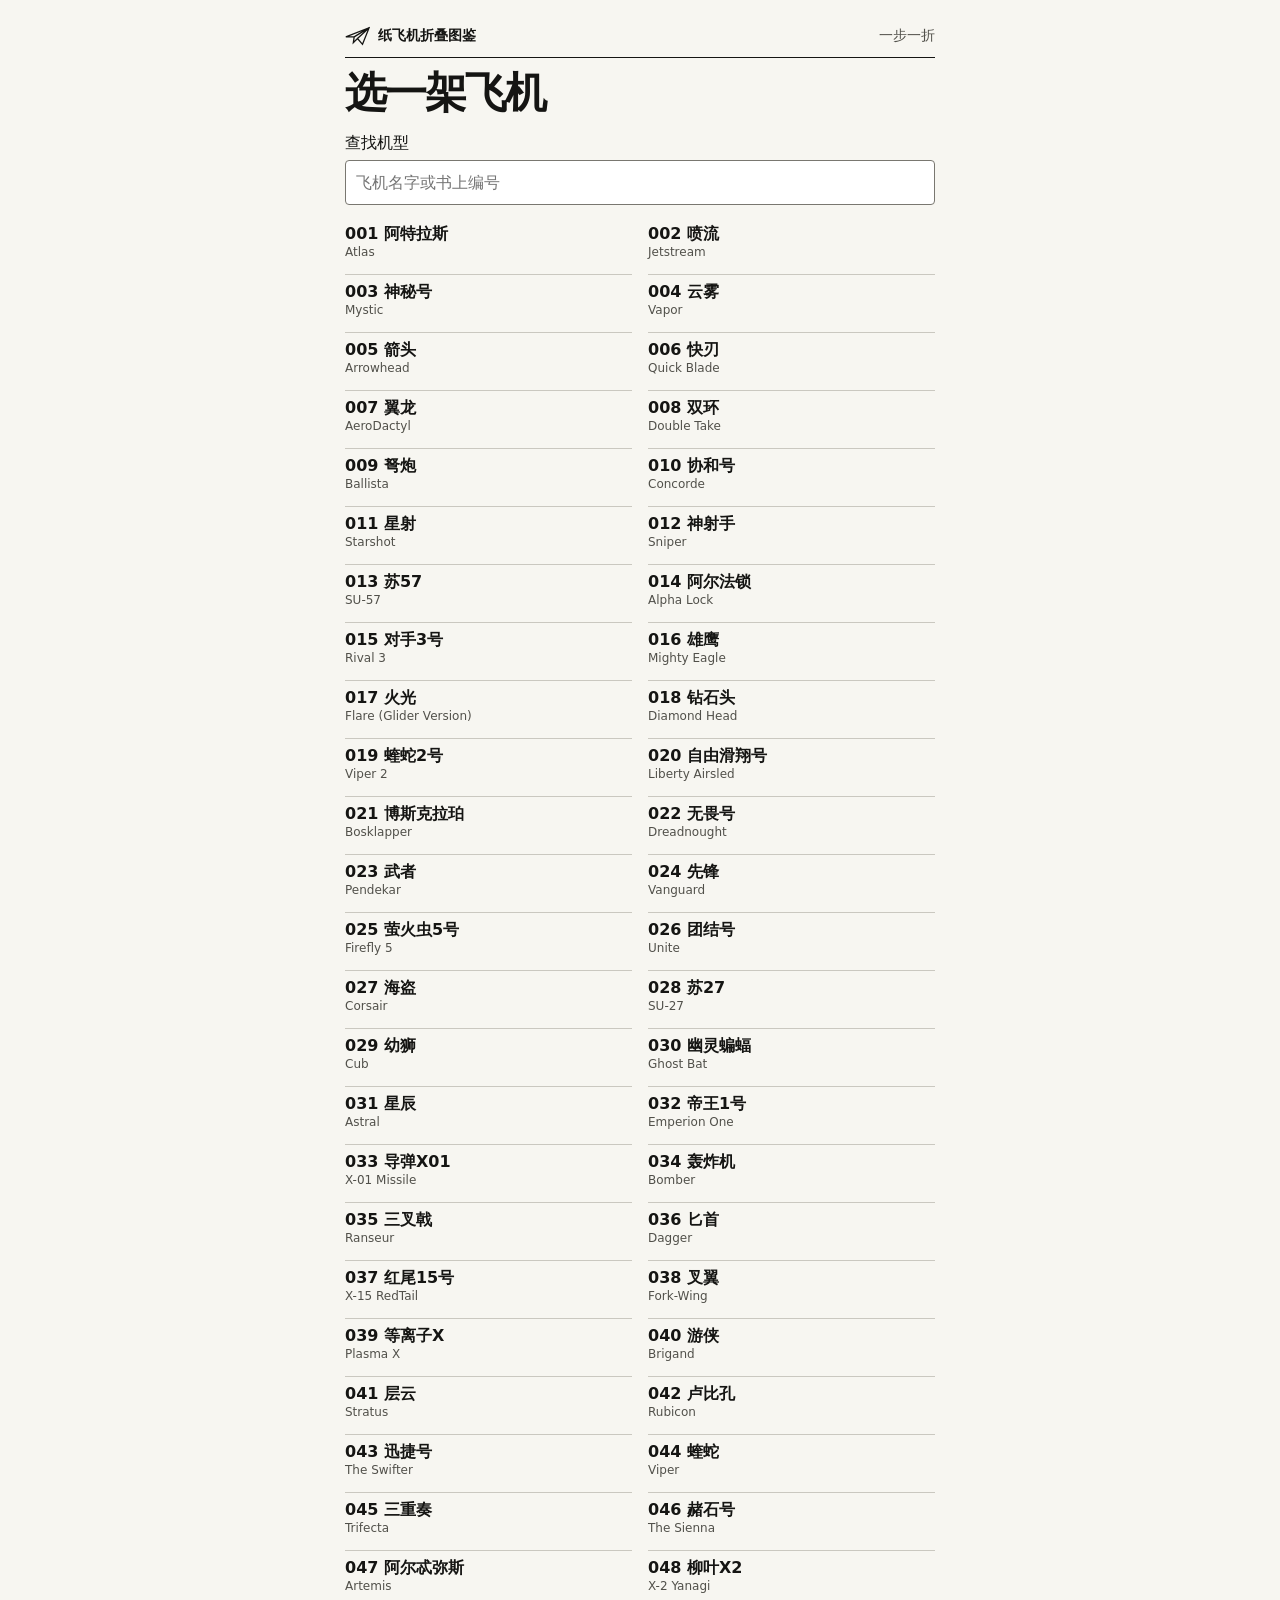
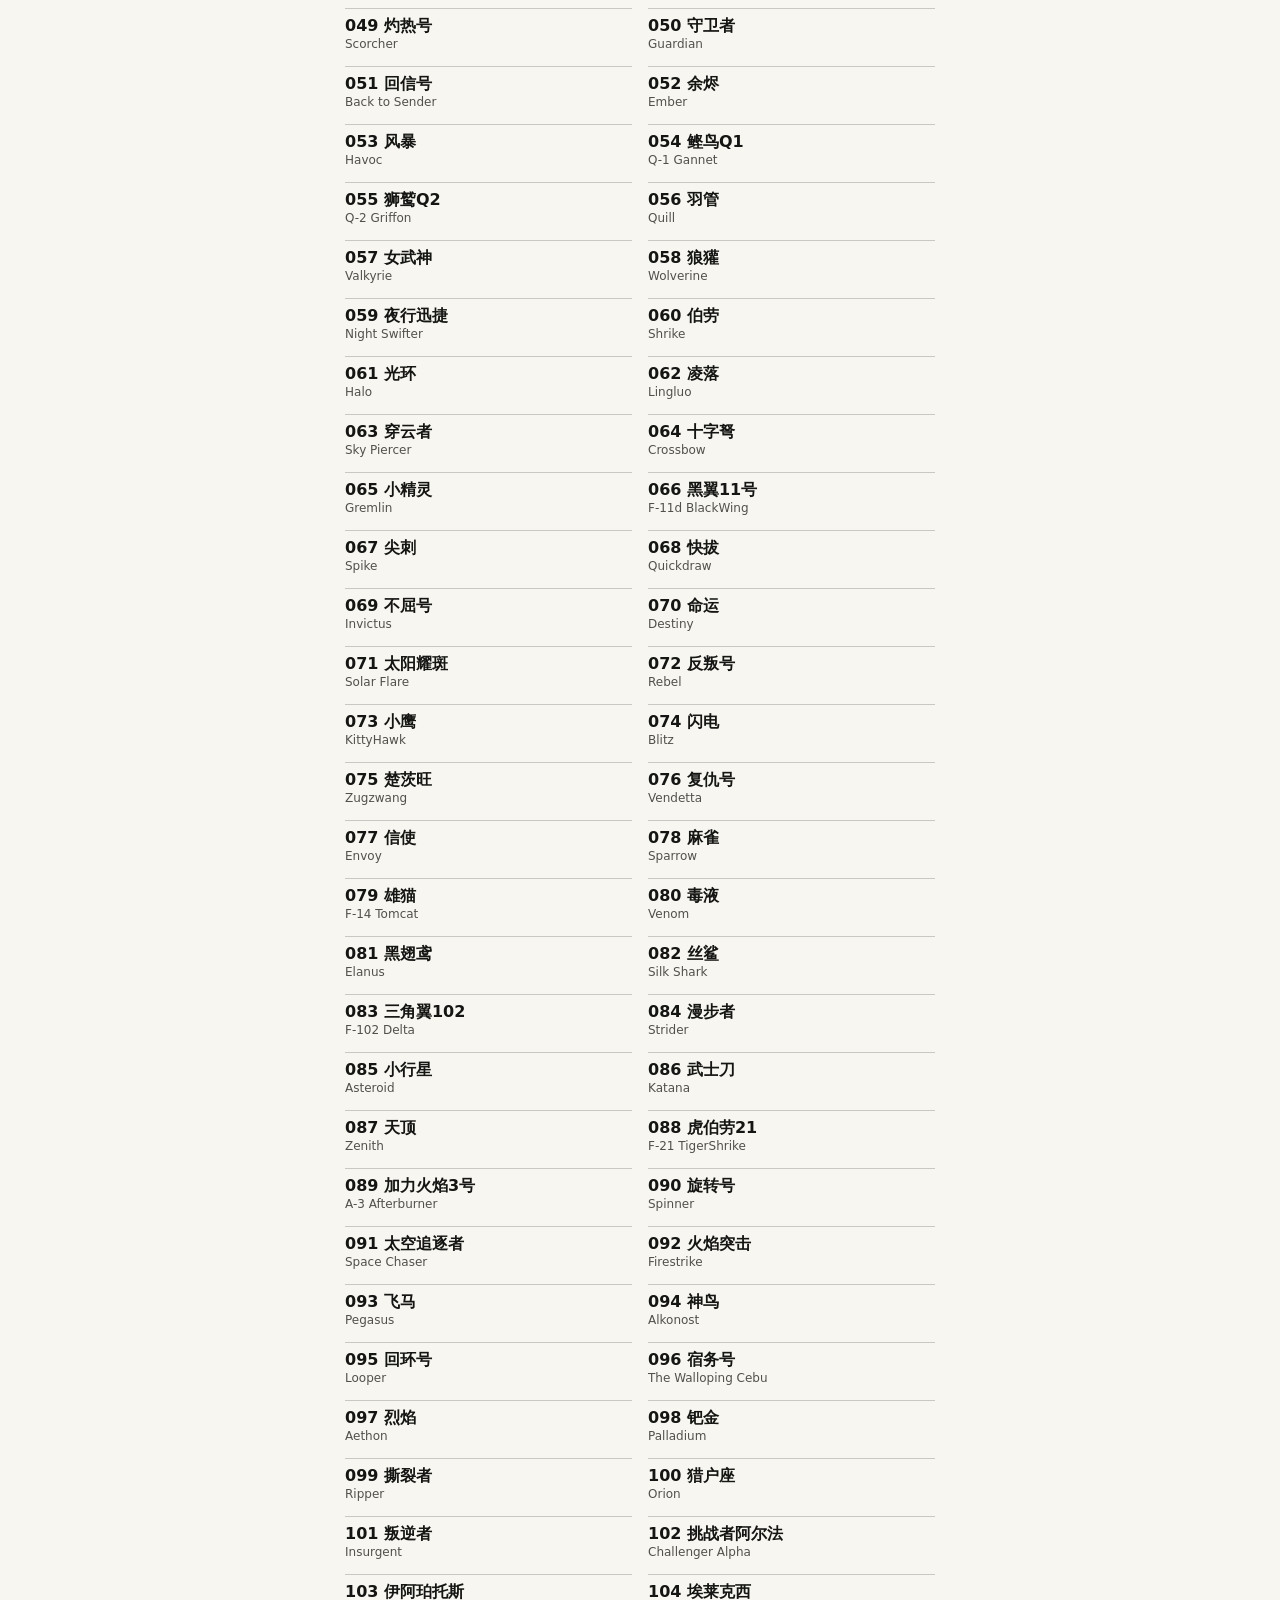
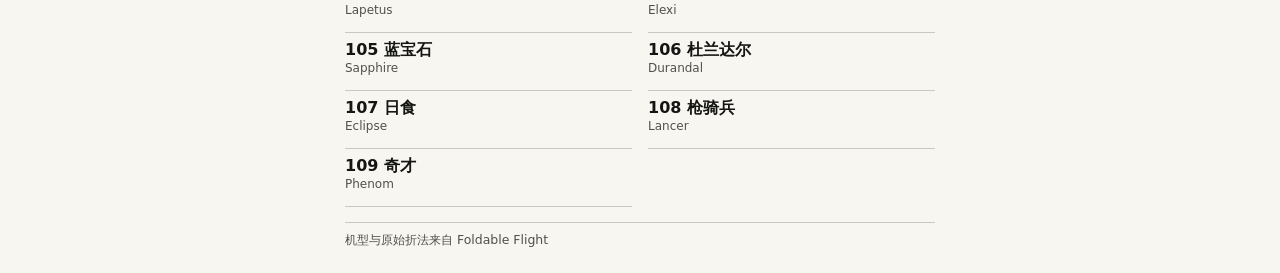
==== index.html @ 429dfcc8 "Publish the paper airplane animation atlas" ====
<!doctype html>
<html lang="zh-CN">
<head>
  <meta charset="utf-8">
  <meta name="viewport" content="width=device-width, initial-scale=1">
  <meta name="robots" content="noindex, nofollow">
  <meta name="description" content="纸飞机折叠图鉴的逐步折法动画">
  <title>纸飞机折叠图鉴 · 一步一折</title>
  <link rel="stylesheet" href="./atlas.css">
  <script src="./atlas.js" defer></script>
</head>
<body>
  <main>
    <header class="masthead">
      <svg class="brand-mark" viewBox="0 0 30 24" aria-hidden="true"><path d="M1 13 29 2 21 22 15 15 10 20 11 13Z M11 13 29 2 15 15"/></svg>
      <a href="./">纸飞机折叠图鉴</a>
      <span>一步一折</span>
    </header>
    <div id="loading" role="status">正在打开折法……</div>
    <section id="catalog" hidden>
      <h1>选一架飞机</h1>
      <label for="filter">查找机型</label>
      <input id="filter" type="search" placeholder="飞机名字或书上编号">
      <ul id="models"></ul>
    </section>
    <article id="lesson" hidden>
      <h1 id="name"></h1>
      <p id="english" class="english"></p>
      <div class="progress-line">
        <label for="step">跳到</label>
        <select id="step" aria-label="按书上的步骤号跳转"></select>
        <progress id="progress" aria-label="折纸步骤进度"></progress>
      </div>
      <div class="step-title">
        <p id="number"></p><h2 id="title"></h2>
      </div>
      <p class="instruction" id="instruction"></p>
      <section class="demonstration" aria-label="逐步看折法">
        <div class="diagram-head">
          <span id="type"></span><span id="phase" aria-live="off"></span>
        </div>
        <svg id="paper" viewBox="0 0 100 72" role="img" aria-label="当前折法的线图和折叠方向"></svg>
      </section>
      <p id="hint" class="hint"></p>
      <div class="controls">
        <button type="button" class="primary" id="play">播放动画</button>
        <button type="button" id="replay">从头重播</button>
        <label class="slow"><input id="slow" type="checkbox">慢一点</label>
      </div>
      <div class="seek">
        <button type="button" id="before">看开始</button>
        <input id="position" type="range" min="0" max="1000" value="0" aria-label="折叠动作进度">
        <button type="button" id="after">看结果</button>
      </div>
      <div id="checkpoint" hidden>
        <h3>折好看看</h3>
        <p id="check"></p>
      </div>
      <nav class="navigation" aria-label="切换步骤">
        <button type="button" id="prev">← 上一步</button>
        <button type="button" class="primary" id="next">下一步 →</button>
      </nav>
    </article>
    <footer>机型与原始折法来自 Foldable Flight</footer>
  </main>
</body>
</html>
---- atlas.css ----
:root {
  color-scheme: light;
  font-family: system-ui, "PingFang SC", "Microsoft YaHei", sans-serif;
  --ink: #151513;
  --soft-ink: #51504a;
  --paper: #f7f6f1;
  --border: #cac8c0;
  color: var(--ink);
  background: var(--paper);
}
[hidden] { display: none !important; }
* { box-sizing: border-box; }
body { margin: 0; }
main { width: min(100%, 620px); margin: 0 auto; padding: 15px 15px 24px; }
.masthead { border-bottom: 1px solid var(--ink); min-height: 43px; display: flex;
  align-items: center; gap: 8px; font-size: .85rem; }
.masthead a { font-weight: 750; color: var(--ink); text-decoration: none; }
.masthead span { margin-left: auto; color: var(--soft-ink); }
.brand-mark { width: 25px; fill: none; stroke: var(--ink); stroke-width: 1.55; }
h1 { font-size: clamp(1.78rem, 7vw, 2.65rem); line-height: 1.13; margin: .7rem 0 .23rem; letter-spacing: -.045em; }
.english { color: var(--soft-ink); font-size: .91rem; margin: 0 0 .75rem; }
.progress-line { display: flex; align-items: center; gap: 7px; margin: 0 0 12px; }
.progress-line label { flex: none; }
select { padding: 7px; max-width: 60%; text-overflow: ellipsis; }
progress { min-width: 11px; flex: 1; height: 8px; accent-color: #242422; }
.step-title { display: flex; gap: 11px; align-items: baseline; }
#number { min-width: 1.8em; text-align: center; background: var(--ink); color: white;
  font-weight: 750; font-variant-numeric: tabular-nums; margin: 0; padding: .18em .235em; border-radius: 2px; }
h2 { font-size: clamp(1.18rem, 5vw, 1.65rem); margin: 0; line-height: 1.3; }
.instruction { white-space: pre-line; font-size: 1.04rem; line-height: 1.5; margin: .4rem 0 .65rem; }
.demonstration { background: #fff; border: 1px solid var(--ink); }
.diagram-head { display: flex; justify-content: space-between; gap: 10px; padding: 7px 9px; border-bottom: 1px solid #d9d8d2;
  color: var(--soft-ink); font-size: .84rem; }
#type { font-weight: 700; color: var(--ink); }
#paper { display: block; width: 100%; height: clamp(150px, 52vw, 282px); }
.hint { margin: .5rem 0 .6rem; font-size: .96rem; font-weight: 680; line-height: 1.4; }
.controls, .seek, .navigation { display: flex; align-items: center; gap: 7px; flex-wrap: wrap; }
button, select, input { font: inherit; color: var(--ink); }
button, select, input[type="search"] { border: 1px solid #797770; border-radius: 4px; background: white; }
button { min-height: 44px; padding: 6px 9px; font-weight: 640; cursor: pointer; }
button.primary { background: var(--ink); border-color: var(--ink); color: white; }
button:disabled { opacity: .48; cursor: default; }
input[type="checkbox"], input[type="range"] { accent-color: var(--ink); }
:focus-visible { outline: 3px solid #777; outline-offset: 3px; }
.slow { font-size: .91rem; min-height: 44px; display: flex; align-items: center; white-space: nowrap; }
.slow input { width: 18px; height: 18px; }
.seek { margin: 7px 0 0; }
.seek input { flex: 1; min-width: 40px; }
.seek button { min-height: 38px; font-size: .88rem; }
#checkpoint { border-left: 3px solid var(--ink); padding: 3px 10px; margin: 13px 0 0; }
#checkpoint h3, #checkpoint p { margin: 3px 0; line-height: 1.4; font-size: .94rem; }
.navigation { border-top: 1px solid var(--border); margin: 12px 0 0; padding-top: 9px; }
.navigation button { flex: 1; min-height: 47px; }
#catalog label { display: block; margin: 1rem 0 .4rem; }
#filter { width: 100%; min-height: 45px; padding: 7px 10px; }
#models { list-style: none; margin: 12px 0 0; padding: 0; display: grid; grid-template-columns: repeat(2,minmax(0,1fr)); column-gap: 16px; }
#models li { border-bottom: 1px solid var(--border); }
#models a { display: flex; flex-direction: column; min-height: 57px; text-decoration: none; padding: 7px 0; color: var(--ink); font-weight: 720; }
#models small { font-size: .75rem; color: var(--soft-ink); font-weight: 500; }
footer { border-top: 1px solid var(--border); margin-top: 15px; padding-top: 9px; color: var(--soft-ink); font-size: .78rem; }
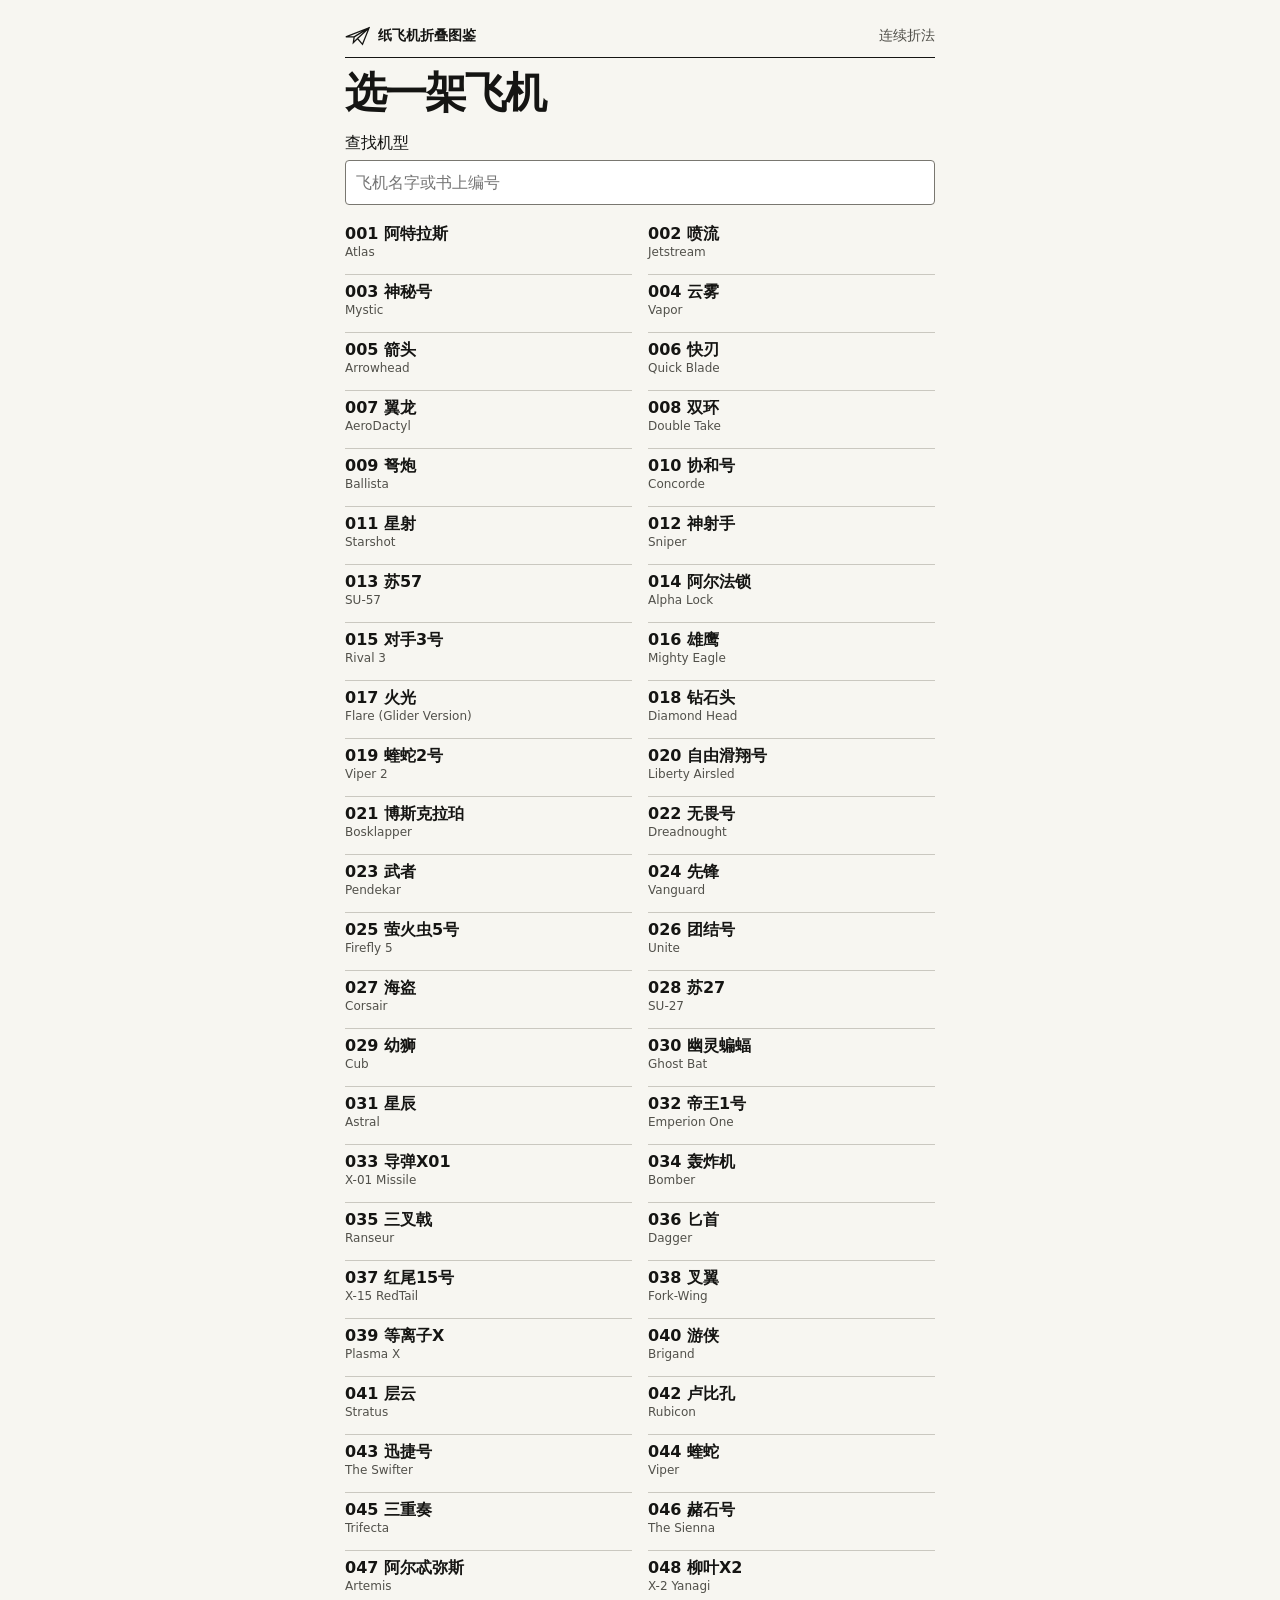
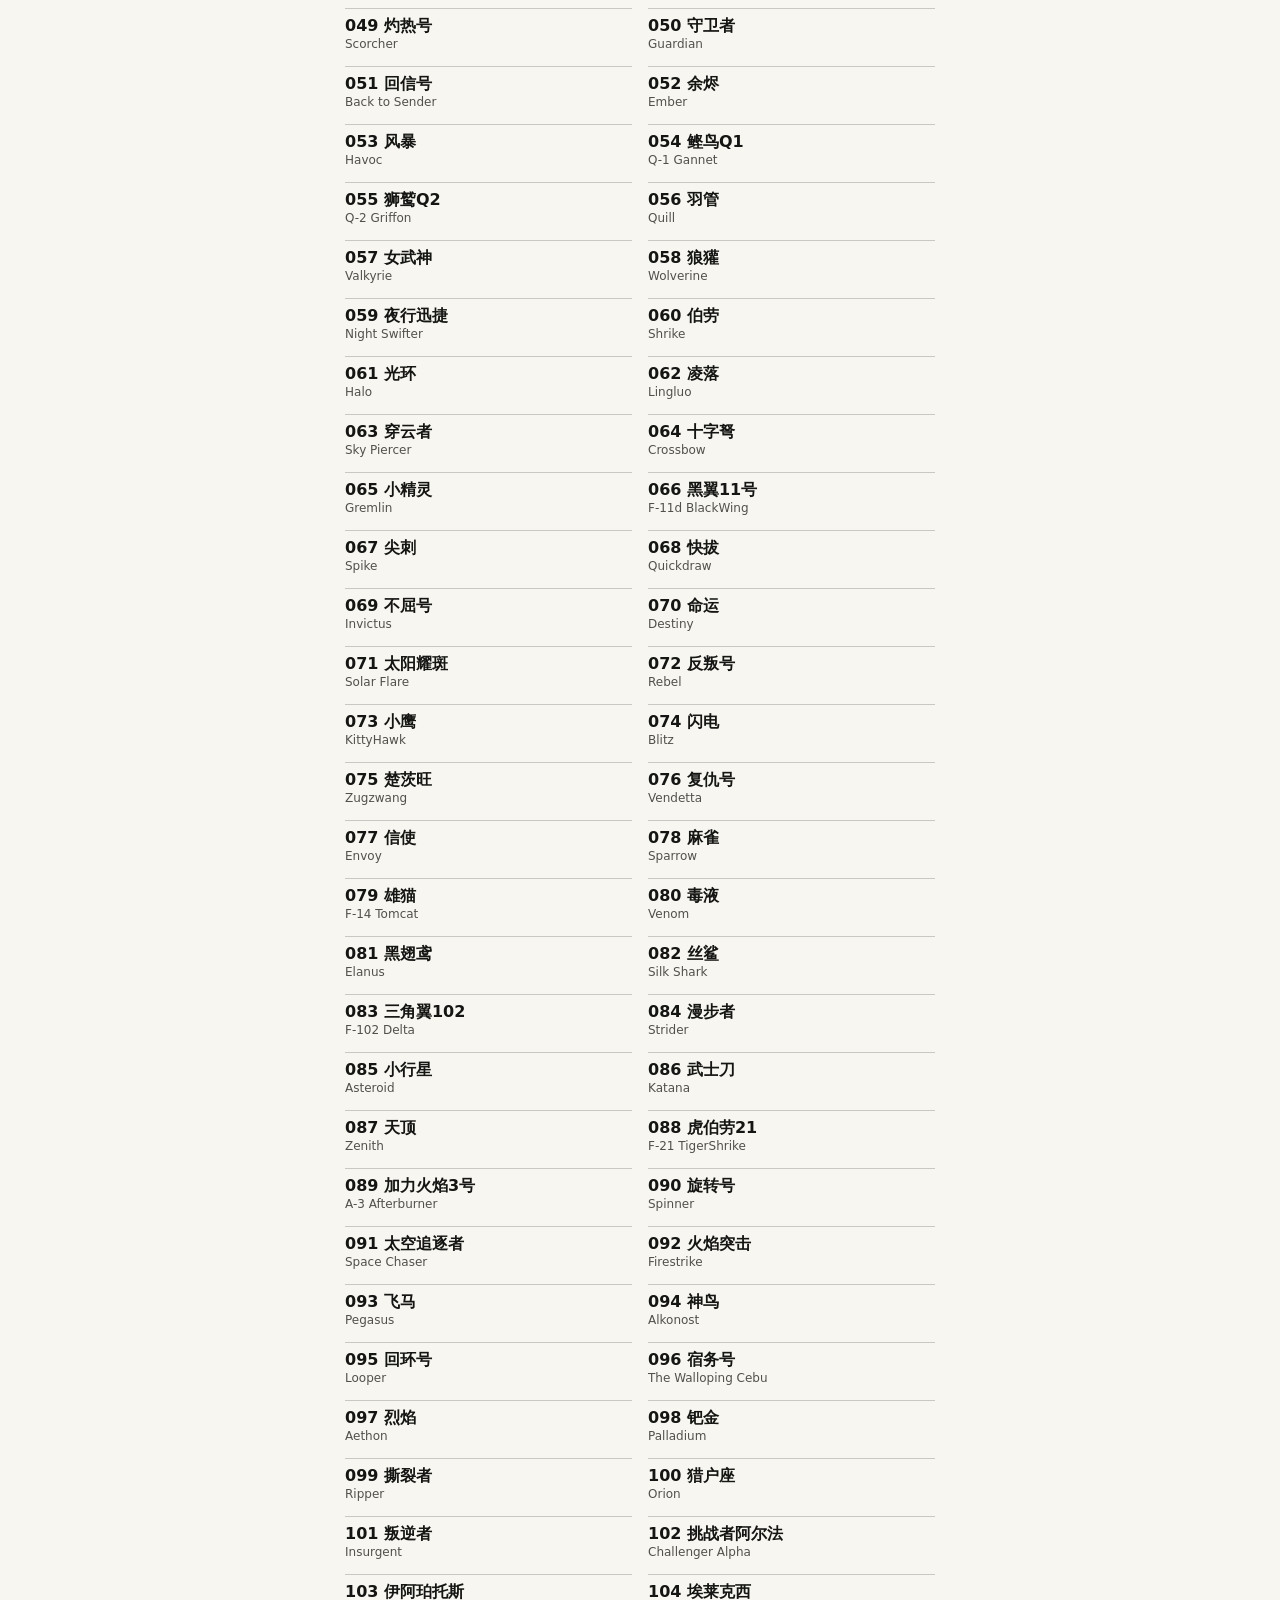
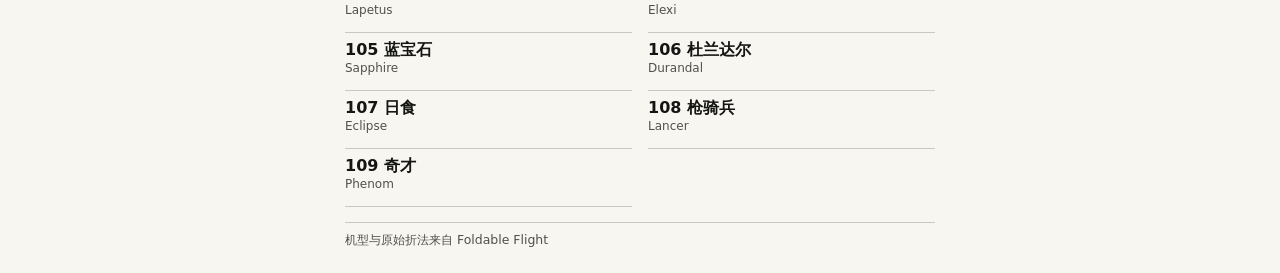
==== commit d801fbbe: "Carry paper states forward between folding steps" ====
--- a/index.html
+++ b/index.html
@@ -4,19 +4,19 @@
   <meta charset="utf-8">
   <meta name="viewport" content="width=device-width, initial-scale=1">
   <meta name="robots" content="noindex, nofollow">
-  <meta name="description" content="纸飞机折叠图鉴的逐步折法动画">
-  <title>纸飞机折叠图鉴 · 一步一折</title>
-  <link rel="stylesheet" href="./atlas.css">
-  <script src="./atlas.js" defer></script>
+  <meta name="description" content="纸飞机连续折法。先接上一步的纸形，再看本步如何折。">
+  <title>纸飞机折叠图鉴 · 一折接一折</title>
+  <link rel="stylesheet" href="./atlas.css?v=sequence">
+  <script src="./atlas.js?v=sequence" defer></script>
 </head>
 <body>
   <main>
     <header class="masthead">
       <svg class="brand-mark" viewBox="0 0 30 24" aria-hidden="true"><path d="M1 13 29 2 21 22 15 15 10 20 11 13Z M11 13 29 2 15 15"/></svg>
       <a href="./">纸飞机折叠图鉴</a>
-      <span>一步一折</span>
+      <span>连续折法</span>
     </header>
-    <div id="loading" role="status">正在打开折法……</div>
+    <p id="loading" role="status">正在打开折法……</p>
     <section id="catalog" hidden>
       <h1>选一架飞机</h1>
       <label for="filter">查找机型</label>
@@ -28,34 +28,42 @@
       <p id="english" class="english"></p>
       <div class="progress-line">
         <label for="step">跳到</label>
-        <select id="step" aria-label="按书上的步骤号跳转"></select>
+        <select id="step" aria-label="按纸书的步骤号跳转"></select>
         <progress id="progress" aria-label="折纸步骤进度"></progress>
       </div>
+      <p id="coverage" class="coverage"></p>
       <div class="step-title">
         <p id="number"></p><h2 id="title"></h2>
       </div>
       <p class="instruction" id="instruction"></p>
-      <section class="demonstration" aria-label="逐步看折法">
+      <div class="guide" id="photo-guide" hidden>
+        <strong>用纸书图片对照这一折</strong>
+        <p id="guide-copy"></p>
+      </div>
+      <section class="demonstration" id="demo" aria-label="纸形演示">
         <div class="diagram-head">
-          <span id="type"></span><span id="phase" aria-live="off"></span>
+          <span id="type"></span><span id="phase"></span>
         </div>
-        <svg id="paper" viewBox="0 0 100 72" role="img" aria-label="当前折法的线图和折叠方向"></svg>
+        <svg id="paper" viewBox="0 0 100 86" role="img" aria-label="当前纸形和要动的纸片"></svg>
       </section>
       <p id="hint" class="hint"></p>
-      <div class="controls">
-        <button type="button" class="primary" id="play">播放动画</button>
-        <button type="button" id="replay">从头重播</button>
-        <label class="slow"><input id="slow" type="checkbox">慢一点</label>
-      </div>
-      <div class="seek">
-        <button type="button" id="before">看开始</button>
-        <input id="position" type="range" min="0" max="1000" value="0" aria-label="折叠动作进度">
-        <button type="button" id="after">看结果</button>
+      <div id="player">
+        <div class="controls">
+          <button type="button" class="primary" id="play">播放动作</button>
+          <button type="button" id="replay">从头重播</button>
+          <label class="slow"><input id="slow" type="checkbox">慢一点</label>
+        </div>
+        <div class="seek">
+          <button type="button" id="before">看起点</button>
+          <input id="position" type="range" min="0" max="1000" value="0" aria-label="折叠动作进度">
+          <button type="button" id="after">看结果</button>
+        </div>
       </div>
       <div id="checkpoint" hidden>
         <h3>折好看看</h3>
         <p id="check"></p>
       </div>
+      <p id="page" class="book-page"></p>
       <nav class="navigation" aria-label="切换步骤">
         <button type="button" id="prev">← 上一步</button>
         <button type="button" class="primary" id="next">下一步 →</button>
--- a/atlas.css
+++ b/atlas.css
@@ -58,3 +58,8 @@
 #models a { display: flex; flex-direction: column; min-height: 57px; text-decoration: none; padding: 7px 0; color: var(--ink); font-weight: 720; }
 #models small { font-size: .75rem; color: var(--soft-ink); font-weight: 500; }
 footer { border-top: 1px solid var(--border); margin-top: 15px; padding-top: 9px; color: var(--soft-ink); font-size: .78rem; }
+.coverage { color: var(--soft-ink); font-size: .85rem; margin: -.15rem 0 .72rem; }
+.guide { border: 1px solid #918e85; padding: 10px 12px; background: #fff; margin: 10px 0; }
+.guide p { margin: 5px 0 0; line-height: 1.5; }
+.book-page { color: var(--soft-ink); font-size: .89rem; margin: 11px 0 0; }
+#paper { height: clamp(170px, 55vw, 310px); }
